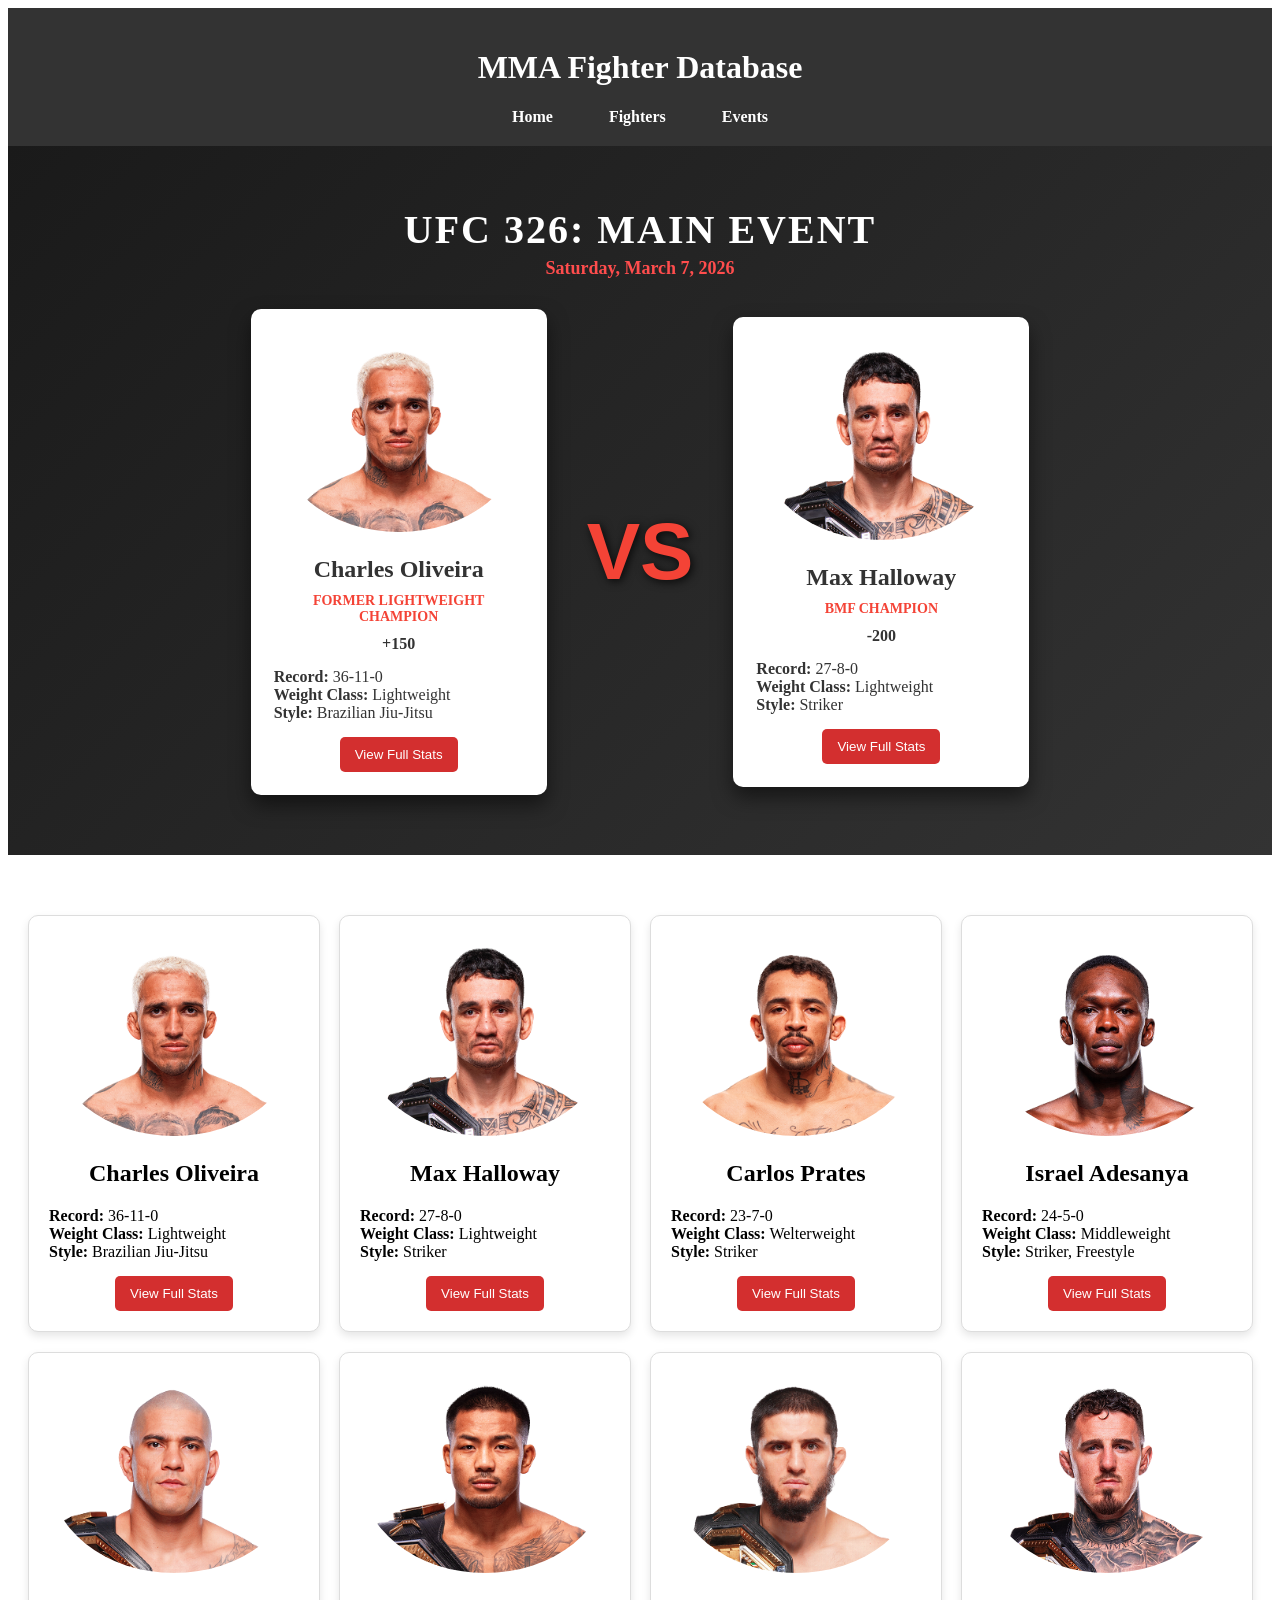
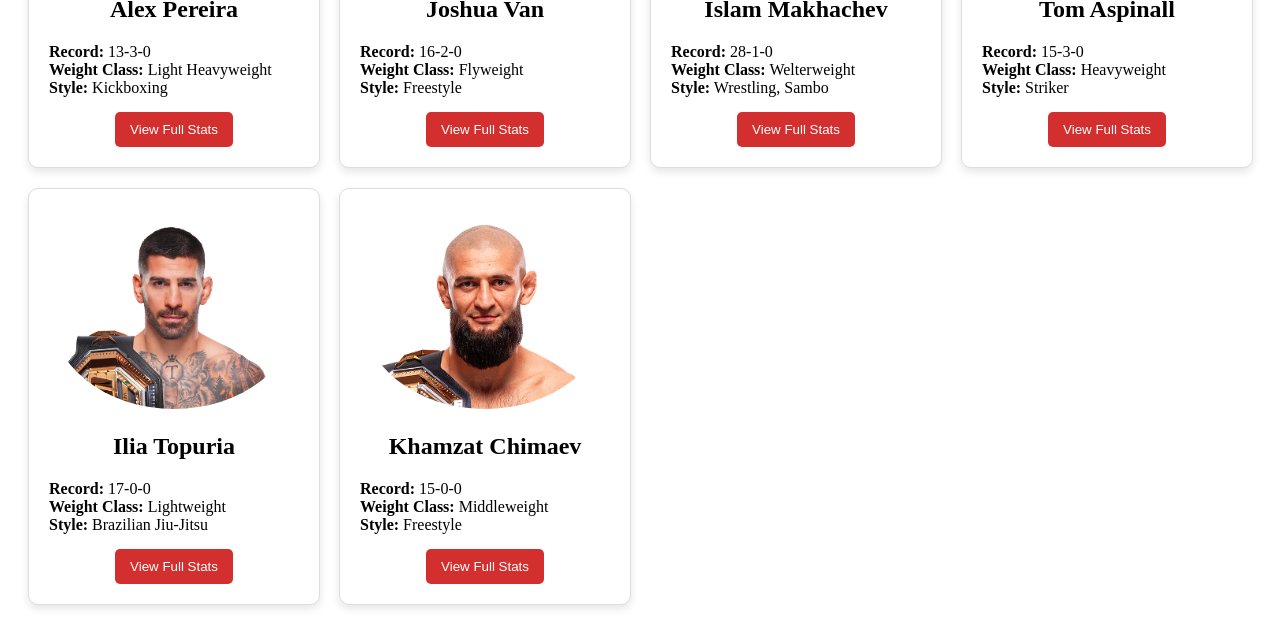
==== index.html @ 56652f46 "Add files via upload" ====
<!DOCTYPE html>
<html lang="en">
<head>
    <title>MMA Fighter Database</title>
    <link rel="stylesheet" href="style.css">
    <meta charset="UTF-8">
    <meta name="viewport" content="width=device-width, initial-scale=1.0">
</head>
<body>
    <header class="main-header">
    <h1>MMA Fighter Database</h1>
    <nav>
        <a href="#">Home</a>
        <a href="#">Fighters</a>
        <a href="#">Events</a>
    </nav>
    </header>

    <section class="hero-matchup">
        <div class="event-info">
        <h2>UFC 326: Main Event</h2>
        <p>Saturday, March 7, 2026</p>
    </div>
    <div class="versus-matchup">
        <div class="fighter-card hero-card">
            <img src="Images/CharlesOliveira.png" alt="Charles Oliveira" class="fighter-img">
            <h2 class="fighter-name">Charles Oliveira</h2>
            <span class="title-tag">Former Lightweight Champion</span> <div class="odds">+150</div> <ul class="fighter-stats">
            </ul>
            <ul class="fighter-stats">
                <li><strong>Record:</strong> 36-11-0</li>
                <li><strong>Weight Class:</strong> Lightweight</li>
                <li><strong>Style:</strong> Brazilian Jiu-Jitsu</li>
            </ul>
            <button class="details-btn">View Full Stats</button>
        </div>

        <div class="versus-text">VS</div>

        <div class="fighter-card hero-card">
            <img src="Images/MaxHalloway.png" alt="Max Halloway" class="fighter-img">
            <h2 class="fighter-name">Max Halloway</h2>
            <span class="title-tag">BMF Champion</span> <div class="odds">-200</div> <ul class="fighter-stats">
            </ul>
            <ul class="fighter-stats">
                <li><strong>Record:</strong> 27-8-0</li>
                <li><strong>Weight Class:</strong> Lightweight</li>
                <li><strong>Style:</strong> Striker</li>
            </ul>
            <button class="details-btn">View Full Stats</button>
        </div>
    </div>
</section>

    <div class="fighter-grid">
        <div class="fighter-card">
        <img src="Images/CharlesOliveira.png" alt="Charles Oliveira" class="fighter-img">
        <h2 class="fighter-name">Charles Oliveira</h2>
        <ul class="fighter-stats">
            <li><strong>Record:</strong> 36-11-0</li>
            <li><strong>Weight Class:</strong> Lightweight</li>
            <li><strong>Style:</strong> Brazilian Jiu-Jitsu</li>
        </ul>
        <button class="details-btn">View Full Stats</button>
    </div>
    <div class="fighter-card">
        <img src="Images/MaxHalloway.png" alt="Max Halloway" class="fighter-img">
        <h2 class="fighter-name">Max Halloway</h2>
        <ul class="fighter-stats">
            <li><strong>Record:</strong> 27-8-0</li>
            <li><strong>Weight Class:</strong> Lightweight</li>
            <li><strong>Style:</strong> Striker</li>
        </ul>
        <button class="details-btn">View Full Stats</button>
    </div>
    <div class="fighter-card">
        <img src="Images/CarlosPrates.png" alt="Carlos Prates" class="fighter-img">
        <h2 class="fighter-name">Carlos Prates</h2>
        <ul class="fighter-stats">
            <li><strong>Record:</strong> 23-7-0</li>
            <li><strong>Weight Class:</strong> Welterweight</li>
            <li><strong>Style:</strong> Striker</li>
        </ul>
        <button class="details-btn">View Full Stats</button>
    </div>
    <div class="fighter-card">
        <img src="Images/IsraelAdesanya.png" alt="Israel Adesanya" class="fighter-img">
        <h2 class="fighter-name">Israel Adesanya</h2>
        <ul class="fighter-stats">
            <li><strong>Record:</strong> 24-5-0</li>
            <li><strong>Weight Class:</strong> Middleweight</li>
            <li><strong>Style:</strong> Striker, Freestyle</li>
        </ul>
        <button class="details-btn">View Full Stats</button>
    </div>
    <div class="fighter-card">
        <img src="Images/AlexPereira.png" alt="Alex Pereira" class="fighter-img">
        <h2 class="fighter-name">Alex Pereira</h2>
        <ul class="fighter-stats">
            <li><strong>Record:</strong> 13-3-0</li>
            <li><strong>Weight Class:</strong> Light Heavyweight</li>
            <li><strong>Style:</strong> Kickboxing</li>
        </ul>
        <button class="details-btn">View Full Stats</button>
    </div>
    <div class="fighter-card">
        <img src="Images/JoshuaVan.png" alt="Joshua Van" class="fighter-img">
        <h2 class="fighter-name">Joshua Van</h2>
        <ul class="fighter-stats">
            <li><strong>Record:</strong> 16-2-0</li>
            <li><strong>Weight Class:</strong> Flyweight</li>
            <li><strong>Style:</strong> Freestyle</li>
        </ul>
        <button class="details-btn">View Full Stats</button>
    </div>
    <div class="fighter-card">
        <img src="Images/IslamMakhachev.png" alt="Islam Makhachev" class="fighter-img">
        <h2 class="fighter-name">Islam Makhachev</h2>
        <ul class="fighter-stats">
            <li><strong>Record:</strong> 28-1-0</li>
            <li><strong>Weight Class:</strong> Welterweight</li>
            <li><strong>Style:</strong> Wrestling, Sambo</li>
        </ul>
        <button class="details-btn">View Full Stats</button>
    </div>
    <div class="fighter-card">
        <img src="Images/TomAspinall.png" alt="Tom Aspinall" class="fighter-img">
        <h2 class="fighter-name">Tom Aspinall</h2>
        <ul class="fighter-stats">
            <li><strong>Record:</strong> 15-3-0</li>
            <li><strong>Weight Class:</strong> Heavyweight</li>
            <li><strong>Style:</strong> Striker</li>
        </ul>
        <button class="details-btn">View Full Stats</button>
    </div>
    <div class="fighter-card">
        <img src="Images/IliaTopuria.png" alt="Ilia Topuria" class="fighter-img">
        <h2 class="fighter-name">Ilia Topuria</h2>
        <ul class="fighter-stats">
            <li><strong>Record:</strong> 17-0-0</li>
            <li><strong>Weight Class:</strong> Lightweight</li>
            <li><strong>Style:</strong> Brazilian Jiu-Jitsu</li>
        </ul>
        <button class="details-btn">View Full Stats</button>
    </div>
    <div class="fighter-card">
        <img src="Images/KhamzatChimaev.png" alt="Khamzat Chimaev" class="fighter-img">
        <h2 class="fighter-name">Khamzat Chimaev</h2>
        <ul class="fighter-stats">
            <li><strong>Record:</strong> 15-0-0</li>
            <li><strong>Weight Class:</strong> Middleweight</li>
            <li><strong>Style:</strong> Freestyle</li>
        </ul>
        <button class="details-btn">View Full Stats</button>
    </div>
</div>
</body>
</html>
---- style.css ----
.fighter-card {
    border: 1px solid #ddd;
    border-radius: 10px;
    padding: 20px;
    width: 250px;
    box-shadow: 0 4px 8px rgba(0,0,0,0.1);
    text-align: center;
    background-color: #fff;
}

.fighter-img {
    width: 100%;
    border-radius: 50%;
    height: 200px;
    object-fit: cover;
}

.fighter-stats {
    list-style: none;
    padding: 0;
    margin: 15px 0;
    text-align: left;
}

.details-btn {
    background-color: #d32f2f;
    color: white;
    border: none;
    padding: 10px 15px;
    border-radius: 5px;
    cursor: pointer;
}

.fighter-grid {
    display: grid;
    grid-template-columns: repeat(auto-fill, minmax(250px, 1fr));
    gap: 20px;
    padding: 20px;
}

.main-header {
    background-color: #333;
    color: white;
    padding: 20px;
    text-align: center;
}

.main-header nav a {
    color: white;
    margin: 0 10px;
    text-decoration: none;
    font-weight: bold;
    padding: 8px 15px; 
    border: 1px solid transparent;
    border-radius: 5px;
    transition: all 0.3s ease;
}


.main-header nav a:hover {
    background-color: #f44336; 
    border: 1px solid white;
}

.hero-matchup {
    background: linear-gradient(135deg, #1a1a1a 0%, #333 100%); 
    padding: 60px 20px;
    color: white;
    margin-bottom: 40px; 
}

.versus-matchup {
    display: flex;
    justify-content: center;
    align-items: center;
    gap: 40px;
}

.hero-card {
    border: 3px solid transparent; 
    box-shadow: 0 10px 20px rgba(0,0,0,0.5); 
    transition: transform 0.3s ease, border-color 0.3s ease;
}

.hero-matchup:hover .hero-card {
    border-color: #f44336; 
    transform: scale(1.03); 
}

.versus-text {
    font-size: 80px; 
    font-weight: 900;
    text-transform: uppercase;
    color: #f44336; 
    text-shadow: 2px 2px 10px rgba(0,0,0,0.8); 
    font-family: 'Anton', sans-serif; 
}

.event-info {
    text-align: center;
    margin-bottom: 30px;
}

.event-info h2 {
    font-size: 40px;
    margin: 0;
    text-transform: uppercase;
    color: #fff;
    letter-spacing: 2px;
}

.event-info p {
    font-size: 18px;
    color: #ff4d4d; 
    font-weight: bold;
    margin-top: 5px;
}

.hero-card .fighter-name, 
.hero-card .fighter-stats{
    color: #333;
}

.title-tag {
    display: block;
    color: #f44336;
    font-weight: bold;
    font-size: 14px;
    margin: -10px 0 10px 0; 
    text-transform: uppercase;
}

.odds {
    font-size: 16px;
    font-weight: bold;
    color: #333;
    margin-bottom: 10px;
}
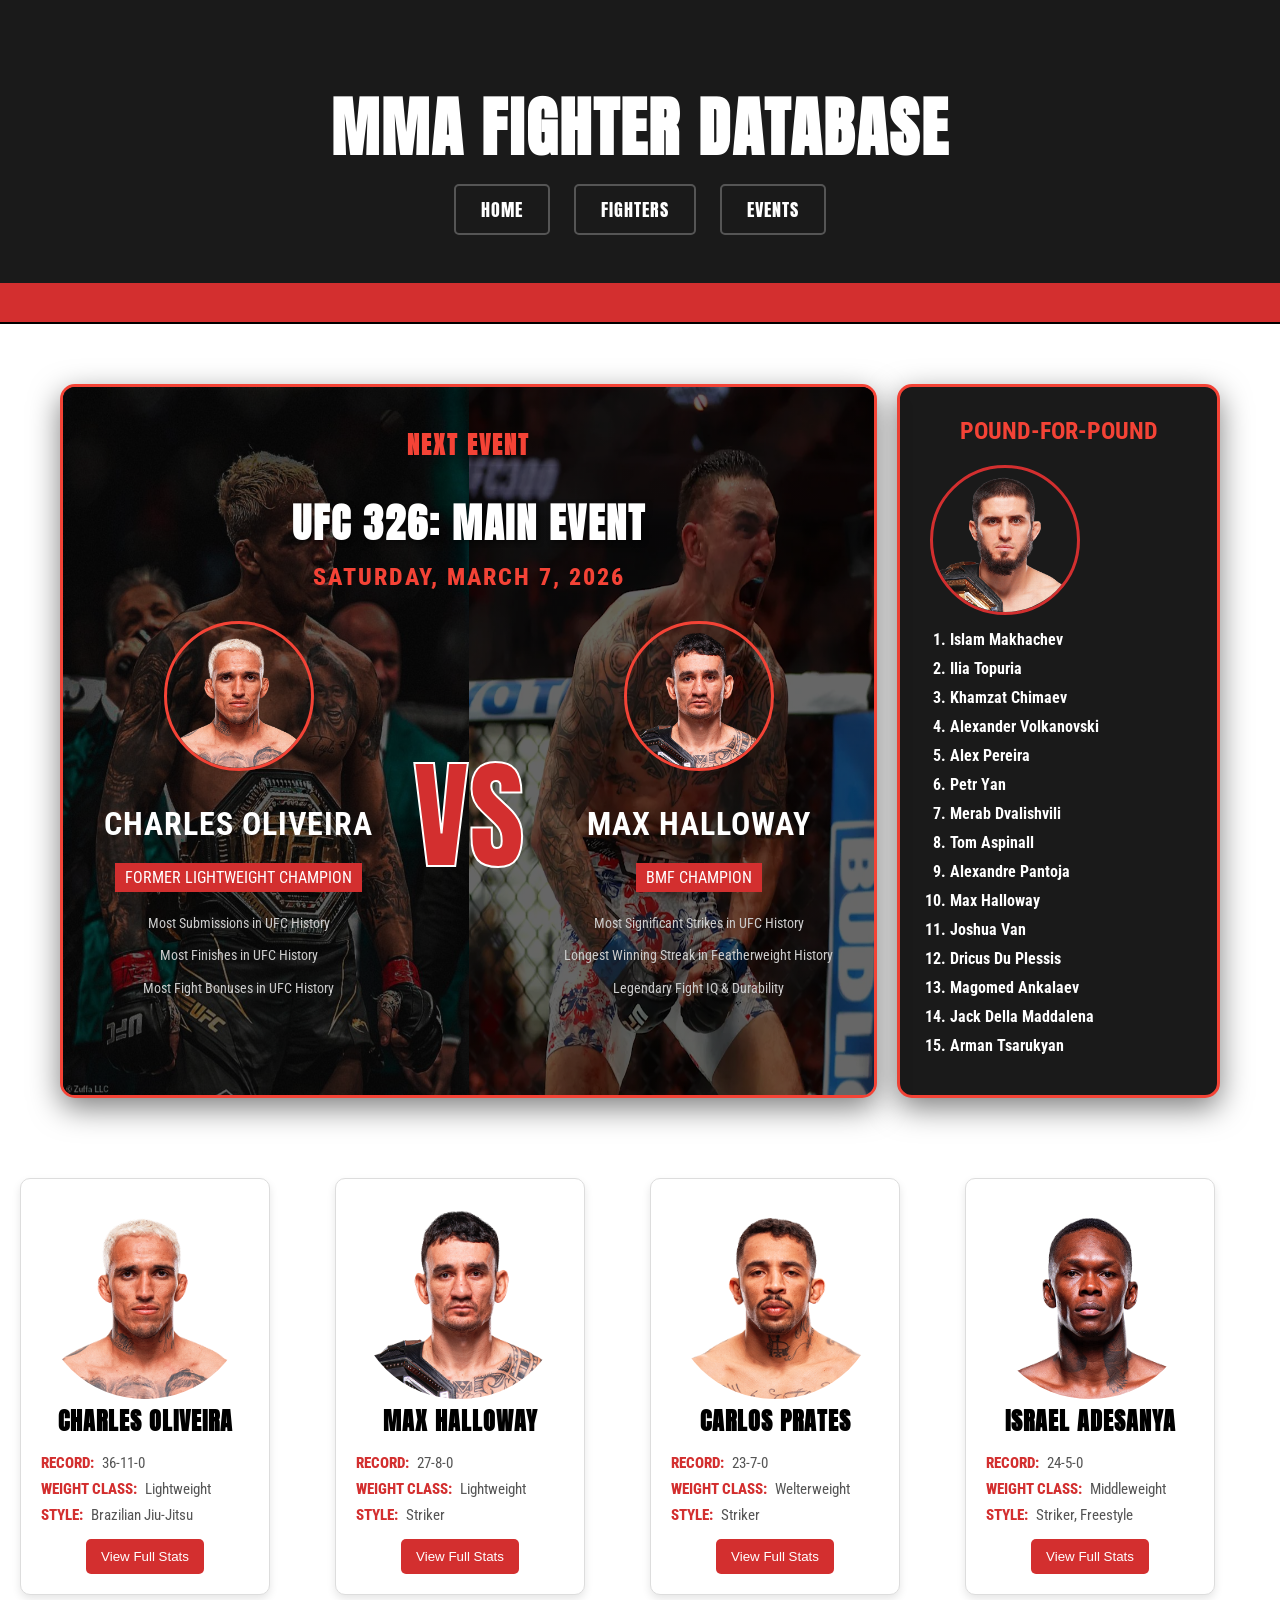
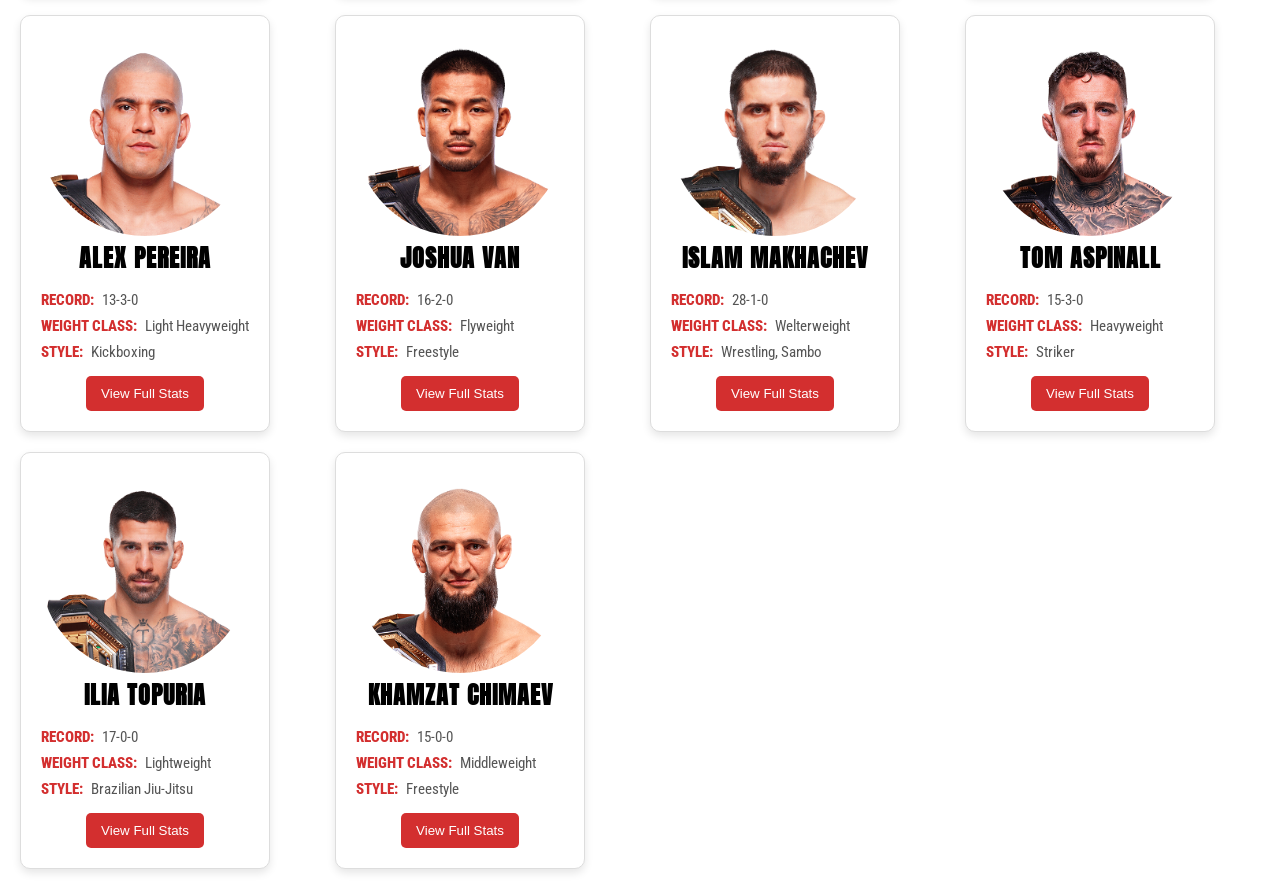
==== commit a2080a55: "Update 3/4/26" ====
--- a/index.html
+++ b/index.html
@@ -2,6 +2,7 @@
 <html lang="en">
 <head>
     <title>MMA Fighter Database</title>
+    <link href="https://fonts.googleapis.com/css2?family=Anton&family=Roboto+Condensed:wght@700&display=swap" rel="stylesheet">
     <link rel="stylesheet" href="style.css">
     <meta charset="UTF-8">
     <meta name="viewport" content="width=device-width, initial-scale=1.0">
@@ -10,47 +11,83 @@
     <header class="main-header">
     <h1>MMA Fighter Database</h1>
     <nav>
-        <a href="#">Home</a>
-        <a href="#">Fighters</a>
+        <a href="index.html">Home</a>
+        <a href="fighters.html">Fighters</a>
         <a href="#">Events</a>
     </nav>
     </header>
 
+    <div class="news-ticker">
+    <div class="ticker-content">
+        <span>BREAKING: </span>
+        <span>UFC 326 this Saturday!</span>
+        <span> - </span>
+        <span>Regina Tarin WINS debut match on only 3 days notice</span>
+        <span> - </span>
+        <span>Brandon Moreno falls to Lone'er Kavanagh</span>
+    </div>
+</div>
+
+    <div class="content-wrapper">
     <section class="hero-matchup">
-        <div class="event-info">
-        <h2>UFC 326: Main Event</h2>
+    <div class="event-info">
+        <p class="upcoming">Next Event</p>
+        <h2>UFC 326: MAIN EVENT</h2>
         <p>Saturday, March 7, 2026</p>
     </div>
+    
     <div class="versus-matchup">
-        <div class="fighter-card hero-card">
-            <img src="Images/CharlesOliveira.png" alt="Charles Oliveira" class="fighter-img">
-            <h2 class="fighter-name">Charles Oliveira</h2>
-            <span class="title-tag">Former Lightweight Champion</span> <div class="odds">+150</div> <ul class="fighter-stats">
+        <div class="hero-achievement">
+            <img src="Images/CharlesOliveira.png" alt="Charles Oliveira" class="hero-img">
+            <h3>Charles Oliveira</h3>
+            <p class="highlight-tag">FORMER LIGHTWEIGHT CHAMPION</p>
+            <ul class="achievements-list">
+                <li>Most Submissions in UFC History</li>
+                <li>Most Finishes in UFC History</li>
+                <li>Most Fight Bonuses in UFC History</li>
             </ul>
-            <ul class="fighter-stats">
-                <li><strong>Record:</strong> 36-11-0</li>
-                <li><strong>Weight Class:</strong> Lightweight</li>
-                <li><strong>Style:</strong> Brazilian Jiu-Jitsu</li>
-            </ul>
-            <button class="details-btn">View Full Stats</button>
         </div>
 
         <div class="versus-text">VS</div>
 
-        <div class="fighter-card hero-card">
-            <img src="Images/MaxHalloway.png" alt="Max Halloway" class="fighter-img">
-            <h2 class="fighter-name">Max Halloway</h2>
-            <span class="title-tag">BMF Champion</span> <div class="odds">-200</div> <ul class="fighter-stats">
+        <div class="hero-achievement">
+            <img src="Images/MaxHalloway.png" alt="Max Halloway" class="hero-img">
+            <h3>Max Halloway</h3>
+            <p class="highlight-tag">BMF CHAMPION</p>
+            <ul class="achievements-list">
+                <li>Most Significant Strikes in UFC History</li>
+                <li>Longest Winning Streak in Featherweight History</li>
+                <li>Legendary Fight IQ &amp; Durability</li>
             </ul>
-            <ul class="fighter-stats">
-                <li><strong>Record:</strong> 27-8-0</li>
-                <li><strong>Weight Class:</strong> Lightweight</li>
-                <li><strong>Style:</strong> Striker</li>
-            </ul>
-            <button class="details-btn">View Full Stats</button>
         </div>
     </div>
 </section>
+
+<aside class="rankings-sidebar">
+        <h3>Pound-for-Pound</h3>
+
+        <img src="Images/IslamMakhachev.png" alt="Islam Makhachev" class="p4p-champion-img">
+
+        <ol>
+            <li>Islam Makhachev</li>
+            <li>Ilia Topuria</li>
+            <li>Khamzat Chimaev</li>
+            <li>Alexander Volkanovski</li>
+            <li>Alex Pereira</li>
+            <li>Petr Yan</li>
+            <li>Merab Dvalishvili</li>
+            <li>Tom Aspinall</li>
+            <li>Alexandre Pantoja</li>
+            <li>Max Halloway</li>
+            <li>Joshua Van</li>
+            <li>Dricus Du Plessis</li>
+            <li>Magomed Ankalaev</li>
+            <li>Jack Della Maddalena</li>
+            <li>Arman Tsarukyan</li>
+        </ol>
+    </aside>
+
+</div>
 
     <div class="fighter-grid">
         <div class="fighter-card">
--- a/style.css
+++ b/style.css
@@ -6,6 +6,16 @@
     box-shadow: 0 4px 8px rgba(0,0,0,0.1);
     text-align: center;
     background-color: #fff;
+    
+    font-family: 'Roboto Condensed', sans-serif;
+}
+
+.fighter-card .fighter-name {
+    font-family: 'Anton', sans-serif; /* Matches your header font */
+    text-transform: uppercase;
+    letter-spacing: 1px;
+    margin-bottom: 10px;
+    font-size: 24px; /* Adjust size to fit the card */
 }
 
 .fighter-img {
@@ -22,6 +32,20 @@
     text-align: left;
 }
 
+.fighter-stats li {
+    margin-bottom: 8px; /* Adds space between lines */
+    font-size: 15px;
+    color: #555;        /* Light gray for the overall line */
+}
+
+.fighter-stats li strong {
+    color: #d32f2f;    
+    font-weight: 800;   
+    text-transform: uppercase;
+    font-size: 15px;    
+    margin-right: 5px;  
+}
+
 .details-btn {
     background-color: #d32f2f;
     color: white;
@@ -39,36 +63,76 @@
 }
 
 .main-header {
-    background-color: #333;
-    color: white;
-    padding: 20px;
-    text-align: center;
-}
+    background-color: #1a1a1a;
+    color: white;
+    padding: 60px 20px;
+    text-align: center;
+}
+
+.main-header h1 {
+    font-size: 4rem;      
+    font-weight: 900;  
+    text-transform: uppercase;
+    letter-spacing: 2px;  
+    margin: 20px 0;
+    font-family: 'Anton', sans-serif;
+}
+
 
 .main-header nav a {
     color: white;
     margin: 0 10px;
     text-decoration: none;
-    font-weight: bold;
-    padding: 8px 15px; 
-    border: 1px solid transparent;
+    font-family: 'Anton', sans-serif;
+    font-size: 18px;              
+    text-transform: uppercase; 
+    letter-spacing: 1px;
+    padding: 10px 25px;             
+    border: 2px solid #555;          
     border-radius: 5px;
     transition: all 0.3s ease;
 }
 
-
 .main-header nav a:hover {
-    background-color: #f44336; 
-    border: 1px solid white;
+    background-color: #d32f2f;      
+    border-color: #d32f2f;          
+    transform: scale(1.05);
 }
 
 .hero-matchup {
-    background: linear-gradient(135deg, #1a1a1a 0%, #333 100%); 
-    padding: 60px 20px;
-    color: white;
-    margin-bottom: 40px; 
-}
-
+    flex: 3;
+    padding: 30px 20px;
+    background: #1a1a1a;
+    border: 3px solid #f44336;
+    border-radius: 15px;
+    box-shadow: 0 10px 30px rgba(0,0,0,0.5);
+    font-family: 'Roboto Condensed', sans-serif;
+    margin: 0;
+    position: relative; /* Required for the background*/
+    overflow: hidden;
+}
+
+/*Background*/
+.hero-matchup::before {
+    content: '';
+    position: absolute;
+    top: 0;
+    left: 0;
+    width: 100%;
+    height: 100%;
+    z-index: 0;
+    background: linear-gradient(rgba(0, 0, 0, 0.6), rgba(0, 0, 0, 0.6)),
+                url('Images/MaxAura.png') no-repeat right center / 50% 100%,
+                url('Images/CharlesAura.png') no-repeat left center / 50% 100%;
+}
+
+/*Background*/
+.event-info, .versus-matchup {
+    position: relative;
+    z-index: 1;
+}
+
+/*Background*/
 .versus-matchup {
     display: flex;
     justify-content: center;
@@ -88,32 +152,43 @@
 }
 
 .versus-text {
-    font-size: 80px; 
-    font-weight: 900;
-    text-transform: uppercase;
-    color: #f44336; 
-    text-shadow: 2px 2px 10px rgba(0,0,0,0.8); 
-    font-family: 'Anton', sans-serif; 
+    font-family: 'Anton', sans-serif;
+    font-size: 120px; 
+    color: #d32f2f;
+    -webkit-text-stroke: 2px #fff;
 }
 
 .event-info {
     text-align: center;
+    margin-bottom: 15px;
+}
+
+.event-info h2 {
+    font-family: 'Anton', sans-serif;
+    font-size: 40px;
+    letter-spacing: 2px;
+    text-transform: uppercase;
+    text-shadow: 3px 3px 0px #000;
+    margin: 0;
+}
+
+.upcoming {
+    font-family: 'Anton', sans-serif;
+    font-size: 18px;
+    font-weight: bold;
+    color: #f44336;
+    text-transform: uppercase;
+    letter-spacing: 1px;
+}
+
+.event-info p {
+    font-size: 24px;       
+    font-weight: 800;       
+    color: #f44336;          
+    text-transform: uppercase;
+    letter-spacing: 2px;
+    margin-top: 10px;
     margin-bottom: 30px;
-}
-
-.event-info h2 {
-    font-size: 40px;
-    margin: 0;
-    text-transform: uppercase;
-    color: #fff;
-    letter-spacing: 2px;
-}
-
-.event-info p {
-    font-size: 18px;
-    color: #ff4d4d; 
-    font-weight: bold;
-    margin-top: 5px;
 }
 
 .hero-card .fighter-name, 
@@ -135,4 +210,135 @@
     font-weight: bold;
     color: #333;
     margin-bottom: 10px;
+}
+
+.hero-achievement {
+    text-align: center;
+    color: white;
+    max-width: 300px;
+}
+
+.hero-achievement h3 {
+    font-size: 32px;
+    margin-top: 15px;
+    text-transform: uppercase;
+    letter-spacing: 1px;
+    margin-bottom: 20px;
+}
+
+.hero-img {
+    width: 150px;
+    height: 150px;
+    border-radius: 50%;
+    border: 3px solid #f44336;
+    object-fit: cover;
+    margin-bottom: 15px;
+}
+
+.highlight-tag {
+    background: #d32f2f; 
+    color: white;
+    padding: 5px 10px;
+    display: inline-block;
+    margin-bottom: 20px;
+}
+
+.achievements-list {
+    list-style: none;
+    padding: 0;
+    font-size: 14px;
+    line-height: 1.6;
+    color: #ccc;
+}
+
+.achievements-list li {
+    margin-bottom: 10px;
+}
+
+.hero-matchup .event-info h2 {
+    color: white !important; 
+    text-shadow: 2px 2px 5px rgba(0,0,0,0.5); 
+}
+
+.content-wrapper {
+    display: flex;
+    justify-content: center;
+    gap: 20px;
+    padding: 20px;
+    max-width: 1200px;
+    margin: 40px auto;
+}
+
+.rankings-sidebar {
+    flex: 1; 
+    background: #1a1a1a;
+    color: white;
+    padding: 30px;
+    border: 3px solid #f44336;
+    border-radius: 15px;
+    font-family: 'Roboto Condensed', sans-serif;
+    box-shadow: 0 10px 30px rgba(0,0,0,0.5);
+}
+
+.rankings-sidebar ol {
+    padding-left: 20px;
+    font-family: 'Roboto Condensed', sans-serif;
+}
+
+.rankings-sidebar li {
+    margin-bottom: 10px;
+    font-weight: bold;
+}
+
+.rankings-sidebar h3 {
+    text-align: center;
+    text-transform: uppercase;
+    color: #f44336;
+    margin-bottom: 20px;
+    font-size: 24px;
+}
+
+.p4p-champion-img {
+    display: block;
+    width: 150px;
+    height: 150px;
+    object-fit: cover;
+    border-radius: 50%;    
+    border: 3px solid #d32f2f;
+    margin: 0 auto 15px auto;
+    margin-left: 0;
+}
+
+
+* {
+    margin: 0;
+    padding: 0;
+    box-sizing: border-box;
+}
+
+.news-ticker {
+    width: 100%;
+    background-color: #d32f2f;
+    color: white;
+    padding: 10px 0;
+    overflow: hidden; 
+    white-space: nowrap; 
+    font-family: 'Roboto Condensed', sans-serif;
+    font-weight: bold;
+    border-bottom: 2px solid #000;
+}
+
+.ticker-content {
+    display: inline-block;
+    padding-left: 100%;
+    animation: ticker-scroll 30s linear infinite;
+}
+
+.news-ticker:hover .ticker-content {
+    animation-play-state: paused;
+}
+
+@keyframes ticker-scroll {
+    0% { transform: translate(0, 0); }
+    100% { transform: translate(-100%, 0); }
 }
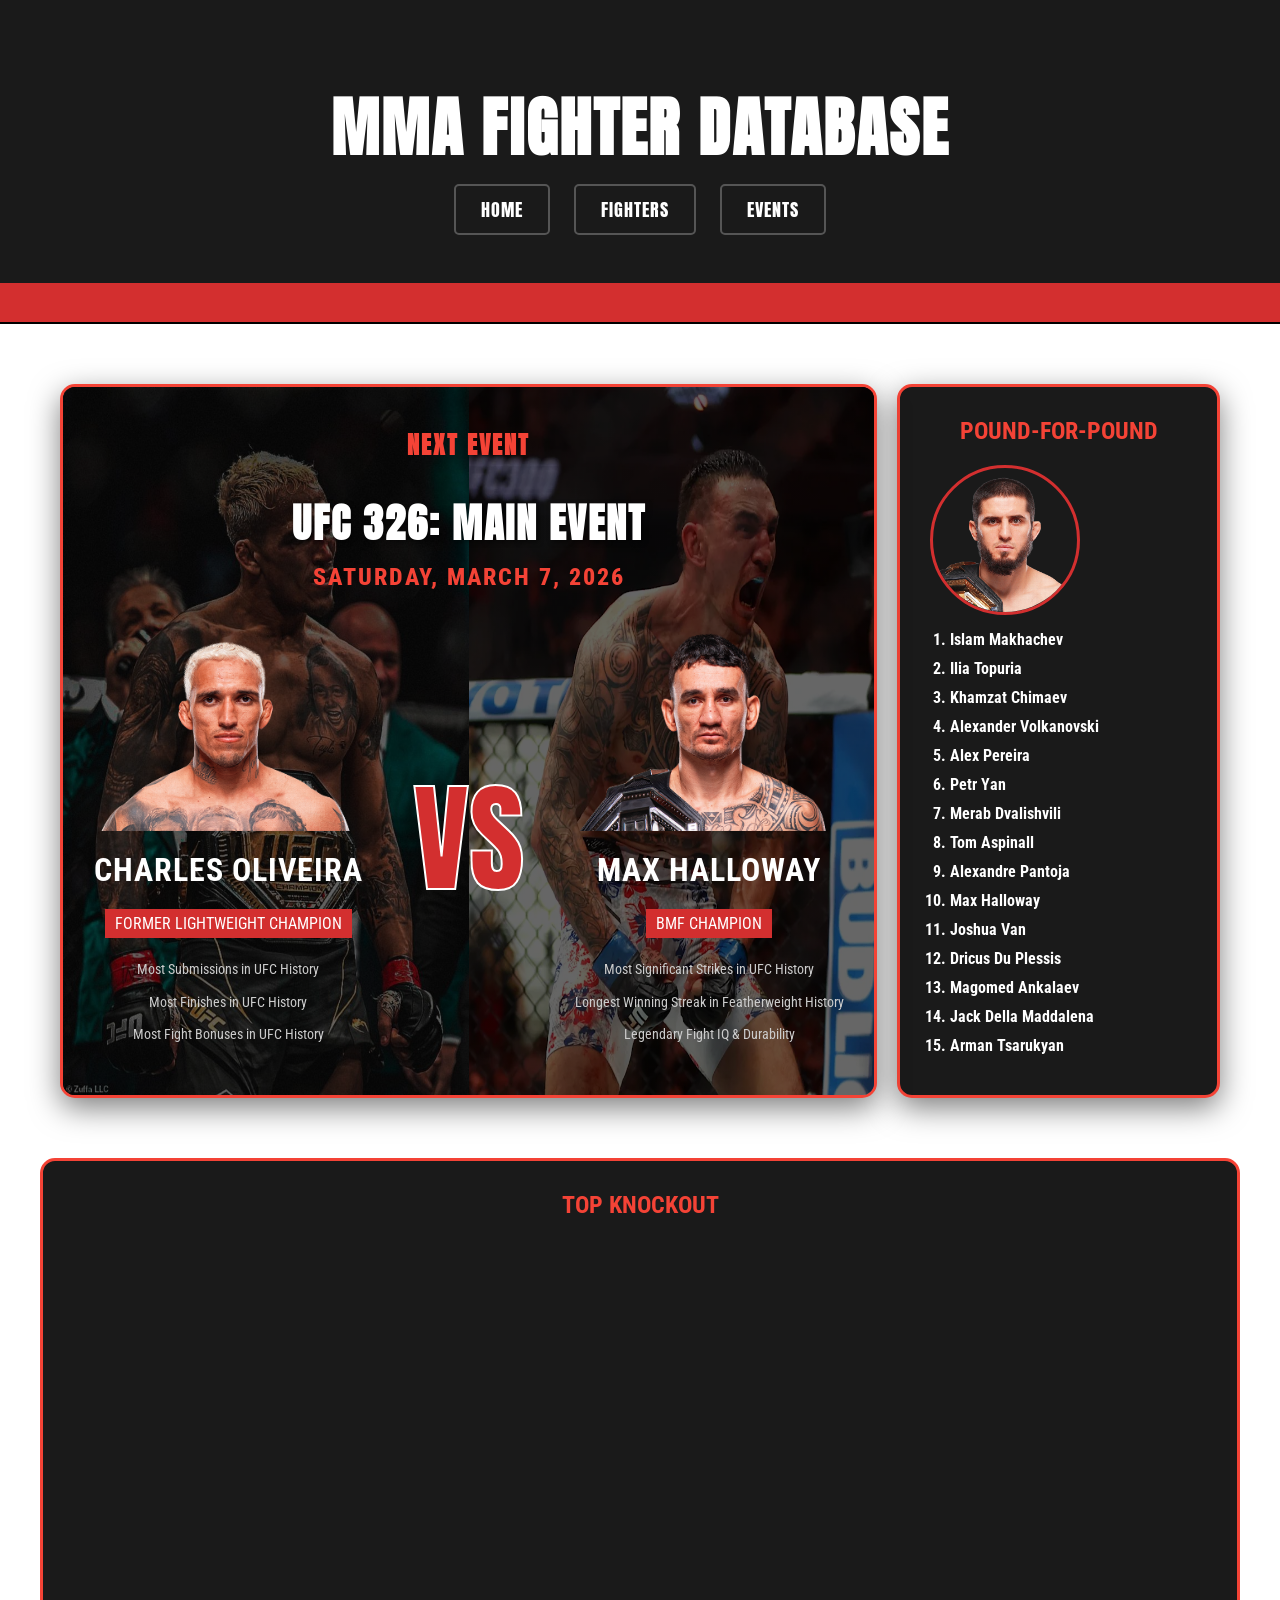
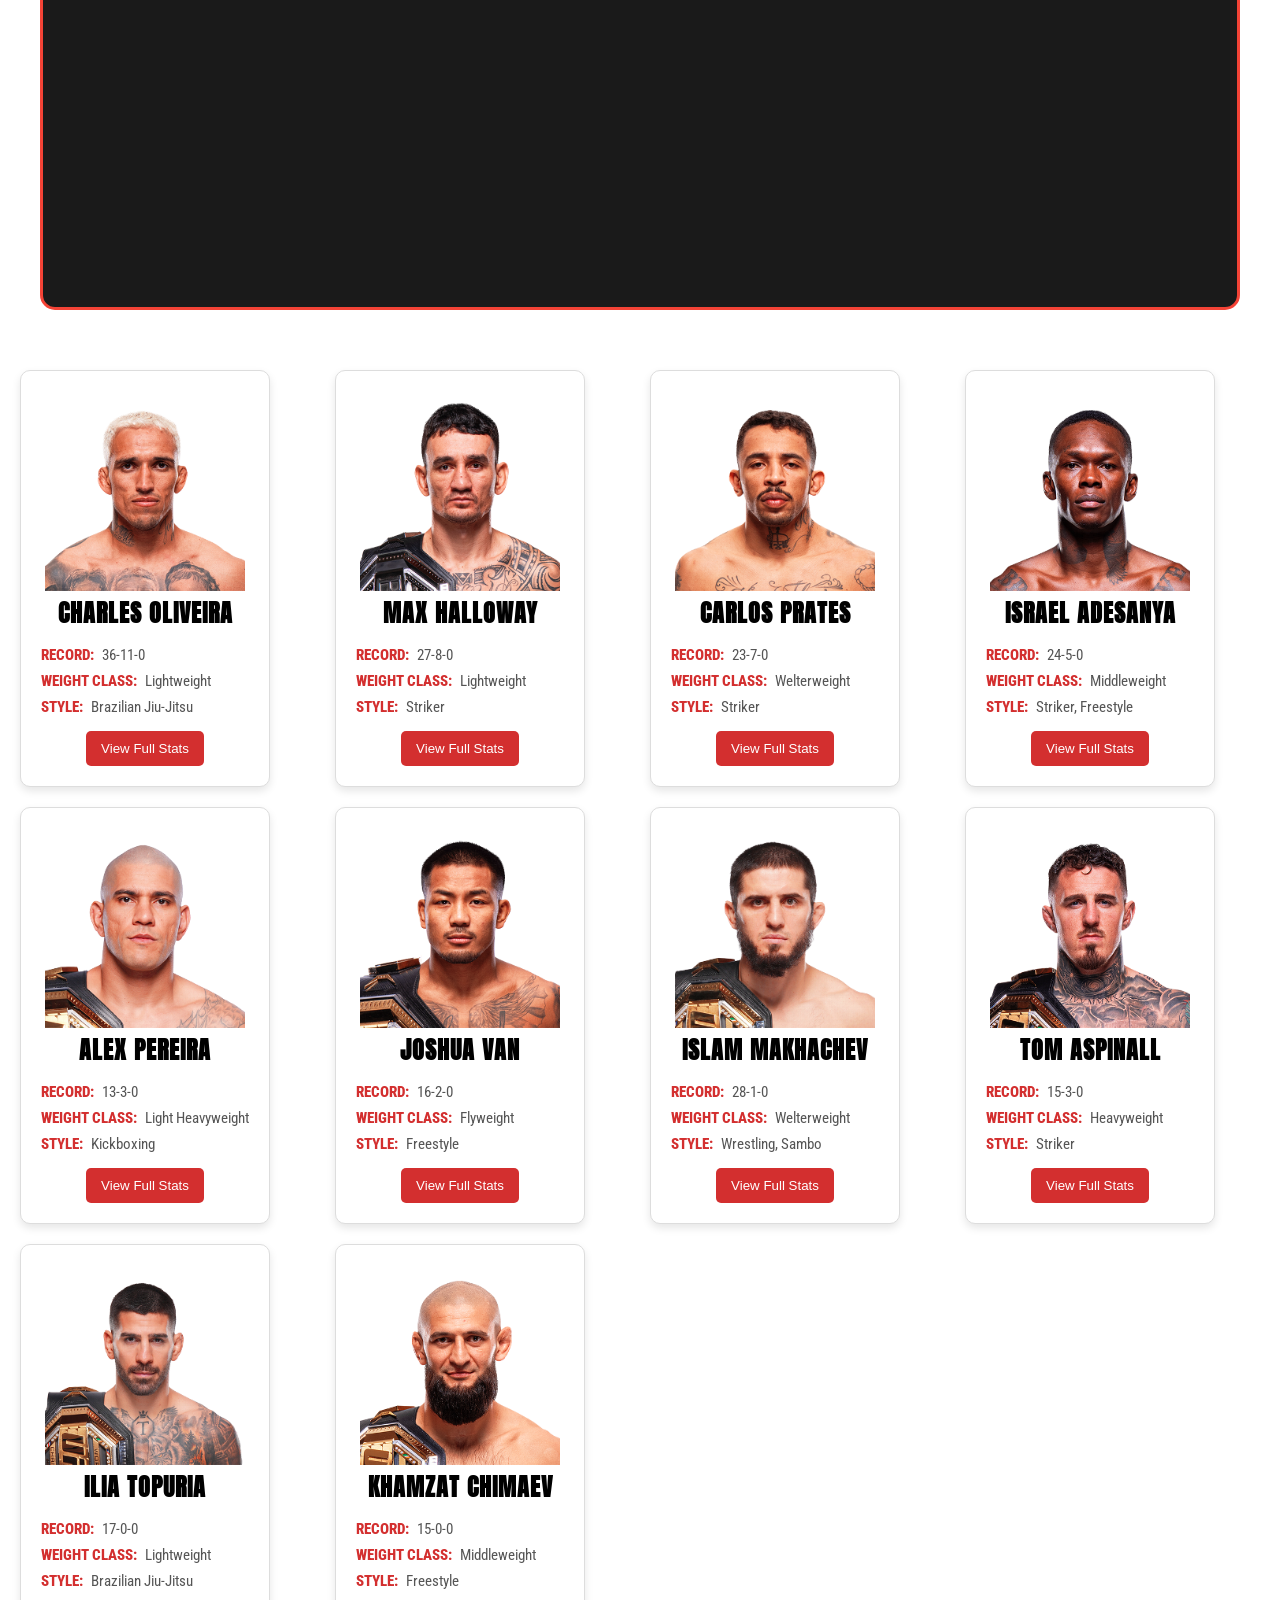
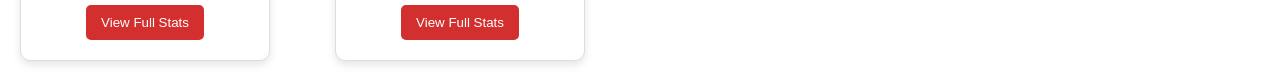
==== commit 84b9e353: "Update #3 3/4/26" ====
--- a/index.html
+++ b/index.html
@@ -25,6 +25,8 @@
         <span>Regina Tarin WINS debut match on only 3 days notice</span>
         <span> - </span>
         <span>Brandon Moreno falls to Lone'er Kavanagh</span>
+        <span> - </span>
+        <span>FIGHT ANNOUNCMENT: Carlos Prates VS Jack Della Maddalena scheduled for May 2, 2026</span>
     </div>
 </div>
 
@@ -89,6 +91,19 @@
 
 </div>
 
+<section class="knockout-section">
+    <h3>Top Knockout</h3>
+    <div class="video-container">
+        <iframe 
+            src="https://www.youtube.com/embed/eF_2W2eG_ok" 
+            title="Top Knockout Video" 
+            frameborder="0" 
+            allow="accelerometer; autoplay; clipboard-write; encrypted-media; gyroscope; picture-in-picture" 
+            allowfullscreen>
+        </iframe>
+    </div>
+</section>
+
     <div class="fighter-grid">
         <div class="fighter-card">
         <img src="Images/CharlesOliveira.png" alt="Charles Oliveira" class="fighter-img">
@@ -98,7 +113,7 @@
             <li><strong>Weight Class:</strong> Lightweight</li>
             <li><strong>Style:</strong> Brazilian Jiu-Jitsu</li>
         </ul>
-        <button class="details-btn">View Full Stats</button>
+        <a href="fighters.html?name=charles-oliveira"><button class="details-btn">View Full Stats</button></a>
     </div>
     <div class="fighter-card">
         <img src="Images/MaxHalloway.png" alt="Max Halloway" class="fighter-img">
@@ -108,7 +123,7 @@
             <li><strong>Weight Class:</strong> Lightweight</li>
             <li><strong>Style:</strong> Striker</li>
         </ul>
-        <button class="details-btn">View Full Stats</button>
+        <a href="fighters.html?name=max-halloway"><button class="details-btn">View Full Stats</button></a>
     </div>
     <div class="fighter-card">
         <img src="Images/CarlosPrates.png" alt="Carlos Prates" class="fighter-img">
--- a/style.css
+++ b/style.css
@@ -11,11 +11,11 @@
 }
 
 .fighter-card .fighter-name {
-    font-family: 'Anton', sans-serif; /* Matches your header font */
+    font-family: 'Anton', sans-serif;
     text-transform: uppercase;
     letter-spacing: 1px;
     margin-bottom: 10px;
-    font-size: 24px; /* Adjust size to fit the card */
+    font-size: 24px;
 }
 
 .fighter-img {
@@ -33,9 +33,9 @@
 }
 
 .fighter-stats li {
-    margin-bottom: 8px; /* Adds space between lines */
+    margin-bottom: 8px; 
     font-size: 15px;
-    color: #555;        /* Light gray for the overall line */
+    color: #555;
 }
 
 .fighter-stats li strong {
@@ -227,12 +227,13 @@
 }
 
 .hero-img {
-    width: 150px;
-    height: 150px;
-    border-radius: 50%;
-    border: 3px solid #f44336;
+    width: 100%;
+    max-height: 400px;
     object-fit: cover;
-    margin-bottom: 15px;
+    border-radius: 0;
+    display: block;
+    margin-bottom: 20px;
+    border: none;
 }
 
 .highlight-tag {
@@ -341,4 +342,199 @@
 @keyframes ticker-scroll {
     0% { transform: translate(0, 0); }
     100% { transform: translate(-100%, 0); }
-}+}
+
+.knockout-section {
+    max-width: 1200px;
+    margin: 40px auto;
+    padding: 30px;
+    background: #1a1a1a;
+    border: 3px solid #f44336;
+    border-radius: 15px;
+    color: white;
+    text-align: center;
+    font-family: 'Roboto Condensed', sans-serif;
+}
+
+.knockout-section h3 {
+    text-transform: uppercase;
+    color: #f44336;
+    margin-bottom: 20px;
+    font-size: 24px;
+}
+
+.video-container {
+    position: relative;
+    padding-bottom: 56.25%;
+    height: 0;
+    overflow: hidden;
+    border-radius: 10px;
+}
+
+.video-container iframe {
+    position: absolute;
+    top: 0;
+    left: 0;
+    width: 100%;
+    height: 100%;
+}
+
+/*---------------------Fighters page---------------------*/
+
+.filter-bar {
+    text-align: center;
+    padding: 20px;
+    background: #f4f4f4;
+}
+
+.filter-btn {
+    padding: 10px 20px;
+    margin: 5px;
+    border: 2px solid #1a1a1a;
+    background: white;
+    cursor: pointer;
+    font-family: 'Anton', sans-serif;
+    text-transform: uppercase;
+}
+
+.filter-btn.active, .filter-btn:hover {
+    background: #d32f2f;
+    color: white;
+    border-color: #d32f2f;
+}
+
+.fighter-db-container {
+    display: flex;
+    height: 80vh;
+    padding: 20px;
+    gap: 20px;
+    max-width: 1200px;
+    margin: 0 auto;
+}
+
+.fighter-list {
+    flex: 1;
+    overflow-y: auto; 
+    padding-right: 15px;
+    border-right: 2px solid #ddd;
+}
+
+.fighter-profile {
+    flex: 3;
+    background: #fff;
+    padding: 30px;
+    border-radius: 10px;
+    border: 1px solid #ddd;
+    overflow-y: auto;
+}
+
+.stats-grid {
+    display: grid;
+    grid-template-columns: repeat(4, 1fr);
+    gap: 10px;
+    background: #f4f4f4;
+    padding: 15px;
+    border-radius: 8px;
+    margin-bottom: 20px;
+}
+
+.stat-box {
+    text-align: center;
+    font-size: 0.9rem;
+}
+
+.stat-box strong {
+    display: block;
+    font-size: 0.8rem;
+    color: #777;
+    text-transform: uppercase;
+}
+
+.bio-section {
+    margin-top: 20px;
+    line-height: 1.6;
+}
+
+.full-profile {
+    font-family: 'Roboto Condensed', sans-serif;
+    color: #333;
+    padding: 20px;
+}
+
+.profile-header {
+    display: flex;
+    flex-direction: row;   
+    align-items: center;        
+    gap: 30px;                 
+    padding: 0;
+    margin-bottom: 30px;
+    border-bottom: 3px solid #d32f2f;
+    width: 100%;           
+}
+
+.fighter-img {
+    width: 200px;
+    height: 200px;
+    object-fit: cover;
+    border-radius: 0;
+    border: none;
+}
+
+.profile-header h2 {
+    font-family: 'Anton', sans-serif;
+    text-transform: uppercase;
+    font-size: 3.5rem;        
+    margin: 0;
+    line-height: 1;
+    color: #1a1a1a;
+}
+
+.profile-header img {
+    border-radius: 0; 
+}
+
+.header-info {
+    display: flex;
+    flex-direction: column;
+}
+
+.flag-icon {
+    width: 100px;
+    height: auto;
+    margin-right: 5px;
+    display: inline-block;
+}
+
+.records-section {
+    background: #f9f9f9; 
+    padding: 20px;
+    border-radius: 8px;
+    border: 1px solid #eee; 
+    margin-top: 20px;
+}
+
+.records-section h3 {
+    color: #d32f2f;
+    text-transform: uppercase;
+    font-family: 'Anton', sans-serif;
+    margin-bottom: 15px;
+    font-size: 1.2rem;
+}
+
+.accomplishments-list {
+    display: grid;
+    grid-template-columns: 1fr 1fr;
+    gap: 10px;
+    list-style: none;
+}
+
+.accomplishments-list li {
+    background: #ffffff;
+    padding: 12px;
+    border: 1px solid #c0c0c0; 
+    color: #1a1a1a; 
+    border-radius: 4px;
+    font-size: 0.95rem; 
+    font-family: 'Roboto Condensed', sans-serif;
+    font-weight: 500;
+}
